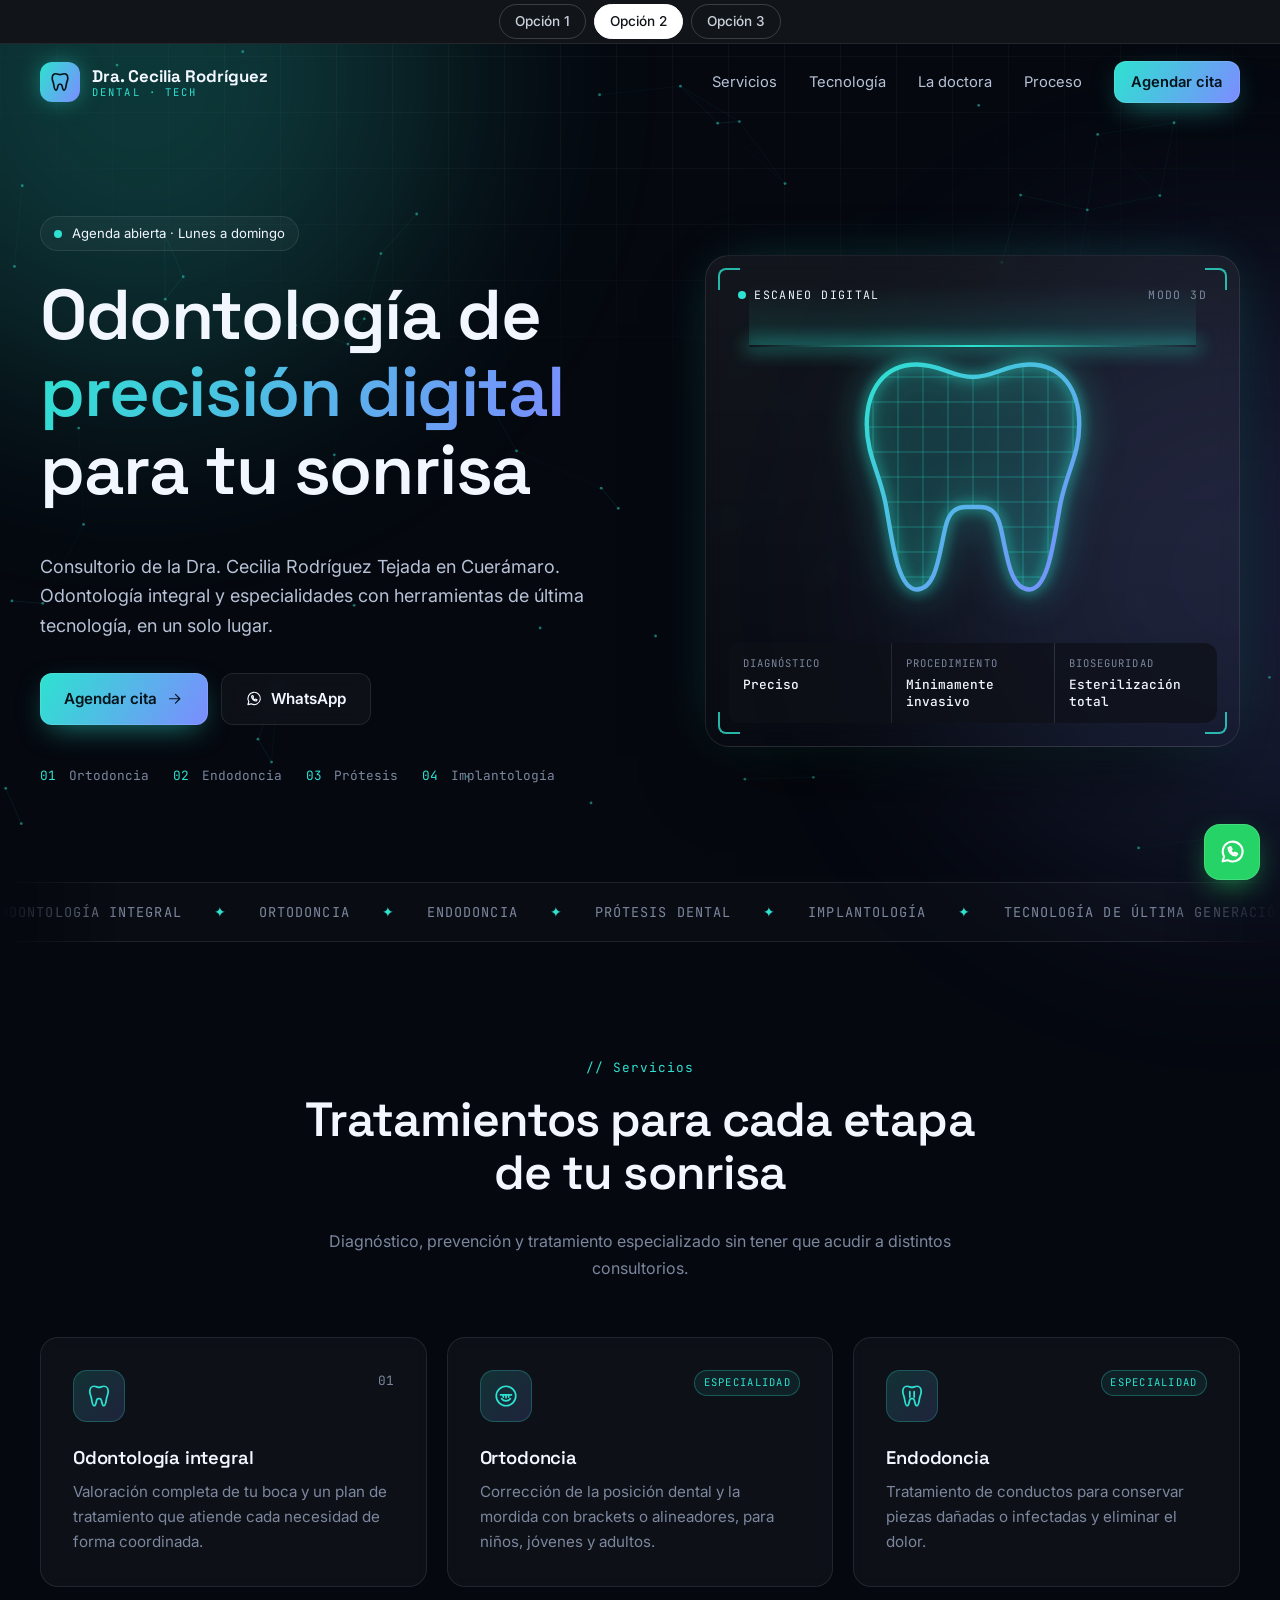
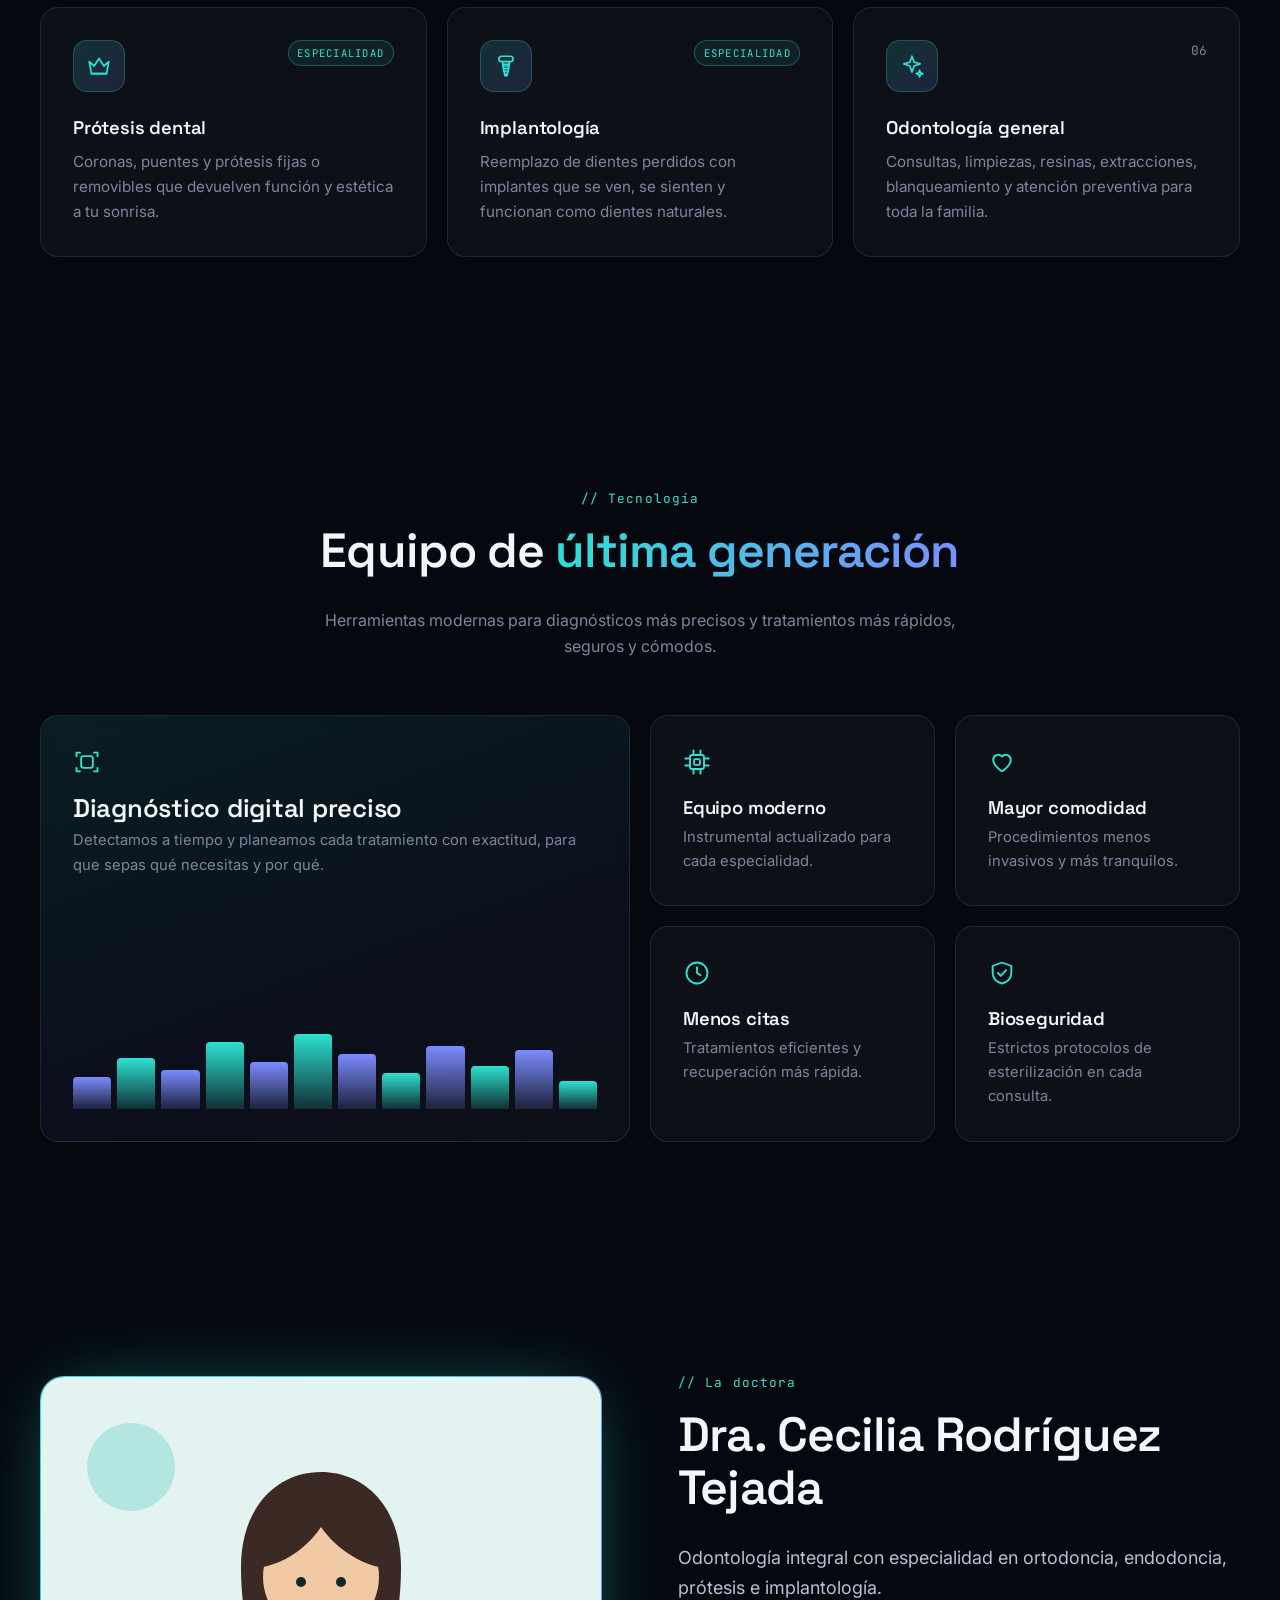
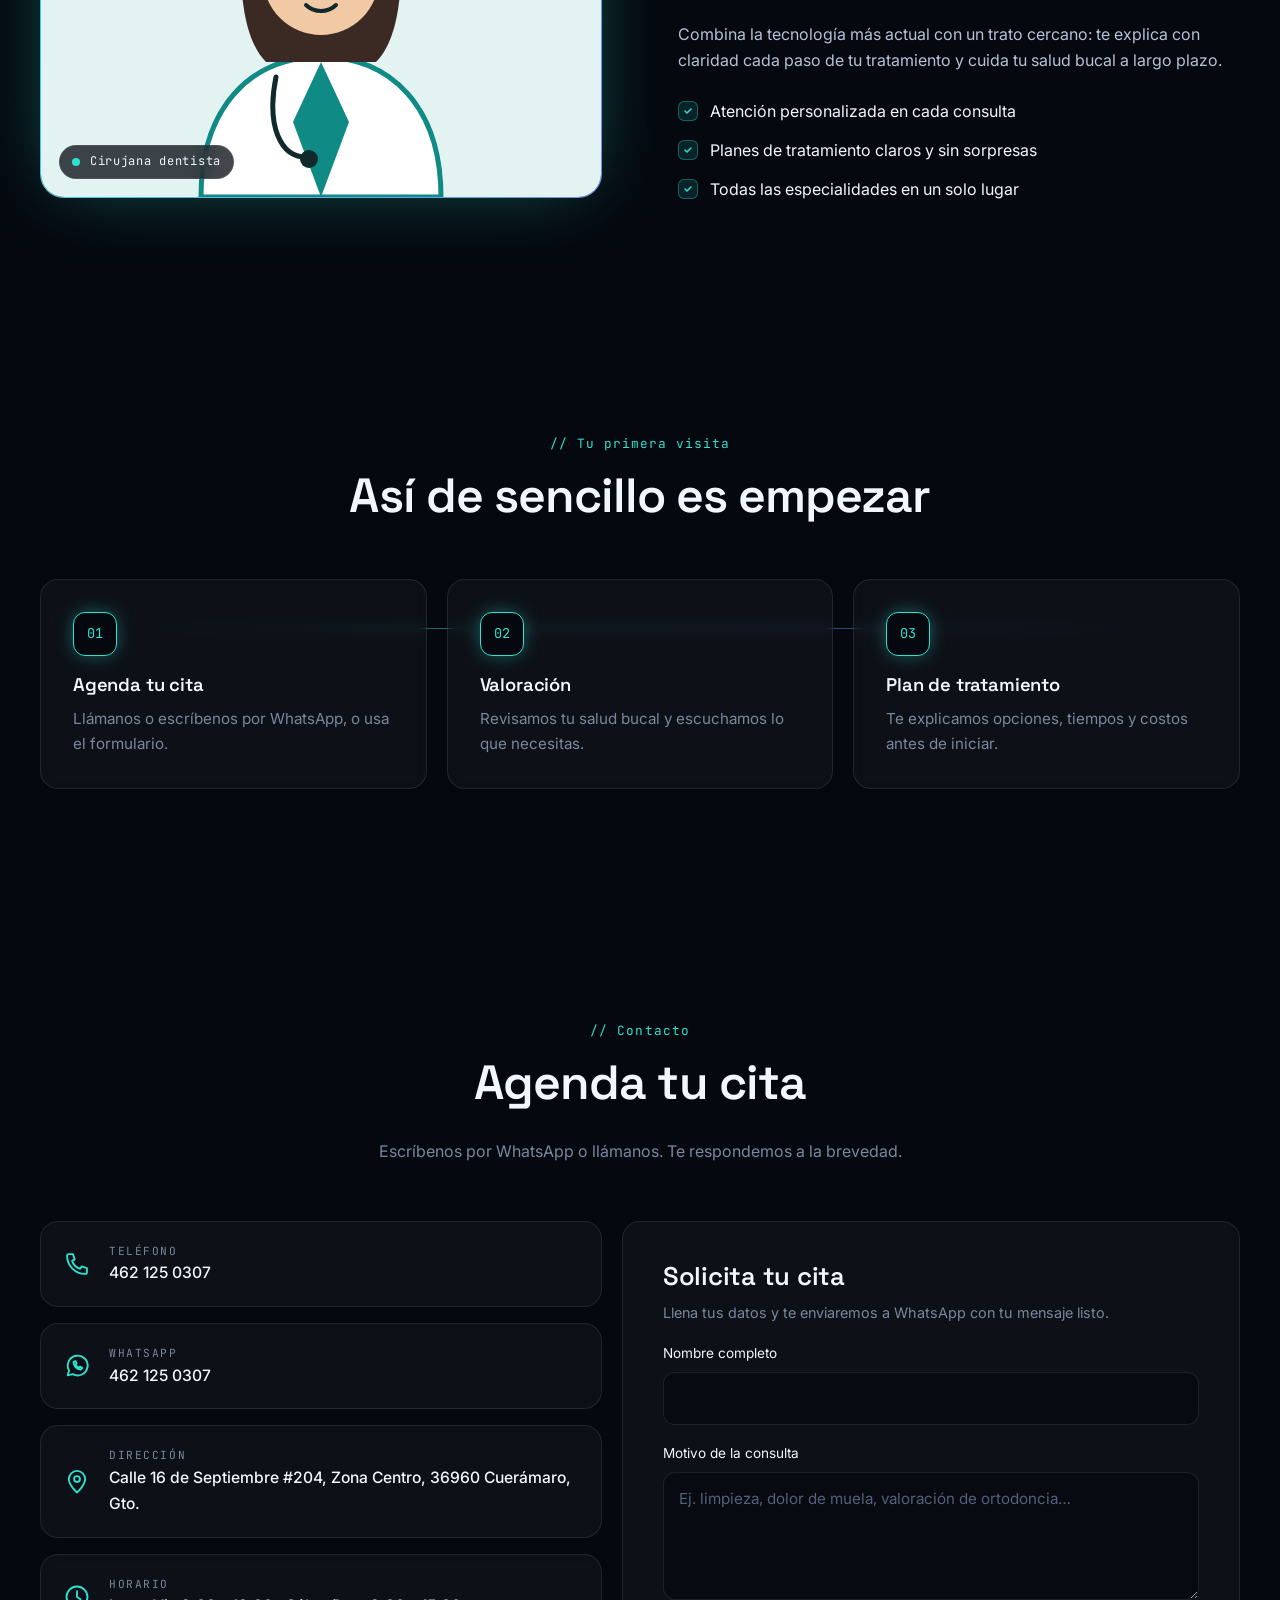
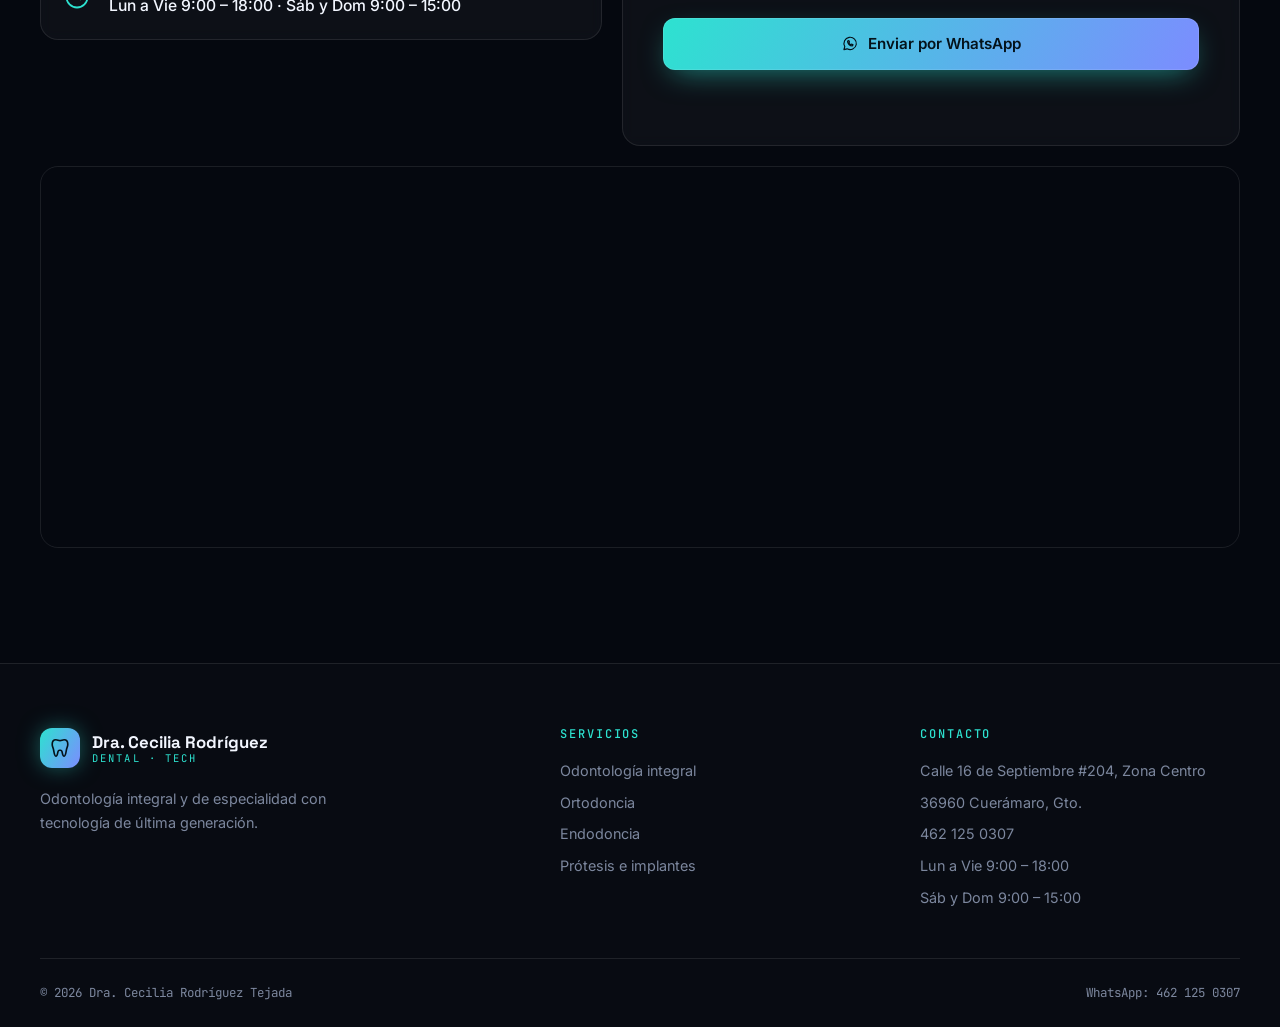
==== DraCeciliaRodriguez/index2.html @ 2bcf930e "Add files via upload" ====
<!DOCTYPE html>
<html lang="es">
<head>
  <meta charset="UTF-8">
  <meta name="viewport" content="width=device-width, initial-scale=1.0, viewport-fit=cover">
  <title>Dra. Cecilia Rodríguez Tejada | Odontología de Alta Tecnología en Cuerámaro</title>
  <meta name="description" content="Consultorio dental de la Dra. Cecilia Rodríguez Tejada en Cuerámaro, Gto.: odontología integral, ortodoncia, endodoncia, prótesis e implantología con tecnología de última generación.">
  <meta name="theme-color" content="#05080f">
  <link rel="preconnect" href="https://fonts.googleapis.com">
  <link rel="preconnect" href="https://fonts.gstatic.com" crossorigin>
  <link href="https://fonts.googleapis.com/css2?family=Space+Grotesk:wght@400;500;600;700&family=Inter:wght@400;500;600&family=JetBrains+Mono:wght@400;500&display=swap" rel="stylesheet">
  <link rel="stylesheet" href="css/styles2.css">
  <link rel="stylesheet" href="css/switcher.css">
  <link rel="icon" href="img/favicon.svg" type="image/svg+xml">
</head>
<body>

  <!-- Menú para cambiar de versión -->
  <nav class="switcher" aria-label="Versiones de la página">
    <a href="index.html">Opción 1</a>
    <a href="index2.html" aria-current="page">Opción 2</a>
    <a href="index3.html">Opción 3</a>
  </nav>

  <!-- Íconos reutilizables -->
  <svg width="0" height="0" style="position:absolute" aria-hidden="true">
    <defs>
      <symbol id="i-tooth" viewBox="0 0 24 24"><path d="M7.5 3C4.9 3 3.5 5 3.5 7.8c0 2.4 1 3.8 1.5 6.3.5 2.6.9 6.9 2.5 6.9s1.8-3 2.3-5c.3-1.3.9-1.6 1.7-1.6h1c.8 0 1.4.3 1.7 1.6.5 2 .7 5 2.3 5s2-4.3 2.5-6.9c.5-2.5 1.5-3.9 1.5-6.3C20.5 5 19.1 3 16.5 3c-1.9 0-2.8 1-4.5 1S9.4 3 7.5 3z"/></symbol>
      <symbol id="i-smile" viewBox="0 0 24 24"><circle cx="12" cy="12" r="9"/><path d="M8 14.5c1 1.3 2.4 2 4 2s3-.7 4-2"/><path d="M7 11h10"/><path d="M9.5 11v2M12 11v2.5M14.5 11v2"/></symbol>
      <symbol id="i-root" viewBox="0 0 24 24"><path d="M7.5 3C4.9 3 3.5 5 3.5 7.8c0 2.4 1 3.8 1.5 6.3.5 2.6.9 6.9 2.5 6.9s1.8-3 2.3-5c.3-1.3.9-1.6 1.7-1.6h1c.8 0 1.4.3 1.7 1.6.5 2 .7 5 2.3 5s2-4.3 2.5-6.9c.5-2.5 1.5-3.9 1.5-6.3C20.5 5 19.1 3 16.5 3c-1.9 0-2.8 1-4.5 1S9.4 3 7.5 3z"/><path d="M10 8v5M14 8v5"/></symbol>
      <symbol id="i-crown" viewBox="0 0 24 24"><path d="M3 8l4.5 4L12 5l4.5 7L21 8l-2 11H5z"/><path d="M5 19h14"/></symbol>
      <symbol id="i-implant" viewBox="0 0 24 24"><path d="M8 3h8c1.5 0 2.5 1 2.5 2.5S17.5 8 16 8H8C6.5 8 5.5 7 5.5 5.5S6.5 3 8 3z"/><path d="M9 8v2.5h6V8"/><path d="M9 12h6M9.5 14.5h5M10 17h4M11 19.5h2"/><path d="M9 10.5L11 21h2l2-10.5"/></symbol>
      <symbol id="i-sparkle" viewBox="0 0 24 24"><path d="M12 3l2 5.5L19.5 10 14 12l-2 5.5L10 12 4.5 10 10 8.5z"/><path d="M19 16l.8 2.2L22 19l-2.2.8L19 22l-.8-2.2L16 19l2.2-.8z"/></symbol>
      <symbol id="i-scan" viewBox="0 0 24 24"><path d="M3 7V4h3M18 4h3v3M21 17v3h-3M6 20H3v-3"/><rect x="7" y="7" width="10" height="10" rx="2"/></symbol>
      <symbol id="i-shield" viewBox="0 0 24 24"><path d="M12 3l8 3v6c0 4.5-3.4 8.2-8 9-4.6-.8-8-4.5-8-9V6z"/><path d="M8.5 12l2.5 2.5 4.5-5"/></symbol>
      <symbol id="i-clock" viewBox="0 0 24 24"><circle cx="12" cy="12" r="9"/><path d="M12 7v5l3 2"/></symbol>
      <symbol id="i-heart" viewBox="0 0 24 24"><path d="M12 20s-7.5-4.6-7.5-10A4.3 4.3 0 0 1 12 7.3 4.3 4.3 0 0 1 19.5 10c0 5.4-7.5 10-7.5 10z"/></symbol>
      <symbol id="i-cpu" viewBox="0 0 24 24"><rect x="6" y="6" width="12" height="12" rx="2"/><rect x="9.5" y="9.5" width="5" height="5" rx="1"/><path d="M9 2v4M15 2v4M9 18v4M15 18v4M2 9h4M2 15h4M18 9h4M18 15h4"/></symbol>
      <symbol id="i-pin" viewBox="0 0 24 24"><path d="M12 21s-7-6.2-7-11.5A7 7 0 0 1 19 9.5C19 14.8 12 21 12 21z"/><circle cx="12" cy="9.5" r="2.5"/></symbol>
      <symbol id="i-phone" viewBox="0 0 24 24"><path d="M5 3.5h3.5l1.5 4.5-2.2 1.3a11 11 0 0 0 6.9 6.9L16 14l4.5 1.5V19a1.5 1.5 0 0 1-1.5 1.5A15.5 15.5 0 0 1 3.5 5 1.5 1.5 0 0 1 5 3.5z"/></symbol>
      <symbol id="i-arrow" viewBox="0 0 24 24"><path d="M5 12h14M13 6l6 6-6 6"/></symbol>
      <symbol id="i-whatsapp" viewBox="0 0 24 24"><path d="M4 20l1.2-4.2A8.5 8.5 0 1 1 8.4 19z"/><path d="M9 8.5c0 3.5 3 6.5 6.5 6.5l1-1.5-2-1-1 1c-1.2-.5-2.3-1.6-2.8-2.8l1-1-1-2-1.5 1z"/></symbol>
      <clipPath id="toothClip" clipPathUnits="userSpaceOnUse">
        <path d="M7.5 3C4.9 3 3.5 5 3.5 7.8c0 2.4 1 3.8 1.5 6.3.5 2.6.9 6.9 2.5 6.9s1.8-3 2.3-5c.3-1.3.9-1.6 1.7-1.6h1c.8 0 1.4.3 1.7 1.6.5 2 .7 5 2.3 5s2-4.3 2.5-6.9c.5-2.5 1.5-3.9 1.5-6.3C20.5 5 19.1 3 16.5 3c-1.9 0-2.8 1-4.5 1S9.4 3 7.5 3z"/>
      </clipPath>
      <linearGradient id="gradStroke" x1="0" y1="0" x2="1" y2="1">
        <stop offset="0" stop-color="#2de2d0"/>
        <stop offset="1" stop-color="#7c8cff"/>
      </linearGradient>
    </defs>
  </svg>

  <div class="progress" id="progress"></div>
  <div class="bg-grid" aria-hidden="true"></div>
  <div class="bg-glow bg-glow--1" aria-hidden="true"></div>
  <div class="bg-glow bg-glow--2" aria-hidden="true"></div>

  <!-- Encabezado -->
  <header class="header" id="header">
    <div class="container header__inner">
      <a href="#inicio" class="logo">
        <span class="logo__mark"><svg class="icon"><use href="#i-tooth"/></svg></span>
        <span class="logo__text">
          <strong>Dra. Cecilia Rodríguez</strong>
          <small>DENTAL · TECH</small>
        </span>
      </a>
      <button class="nav-toggle" id="navToggle" aria-label="Abrir menú" aria-expanded="false">
        <span></span><span></span><span></span>
      </button>
      <nav class="nav" id="nav">
        <a href="#servicios">Servicios</a>
        <a href="#tecnologia">Tecnología</a>
        <a href="#doctora">La doctora</a>
        <a href="#visita">Proceso</a>
        <a href="#contacto" class="btn btn--small">Agendar cita</a>
      </nav>
    </div>
  </header>

  <main>
    <!-- Hero -->
    <section class="hero" id="inicio">
      <canvas class="hero__canvas" id="particles" aria-hidden="true"></canvas>
      <div class="container hero__inner">
        <div class="hero__text">
          <p class="chip"><span class="chip__dot"></span> Agenda abierta · Lunes a domingo</p>
          <h1>Odontología de <span class="gradient-text">precisión digital</span> para tu sonrisa</h1>
          <p class="lead">Consultorio de la Dra. Cecilia Rodríguez Tejada en Cuerámaro. Odontología integral y especialidades con herramientas de última tecnología, en un solo lugar.</p>
          <div class="hero__actions">
            <a href="#contacto" class="btn">Agendar cita <svg class="icon"><use href="#i-arrow"/></svg></a>
            <a href="https://wa.me/524621250307" class="btn btn--ghost" target="_blank" rel="noopener"><svg class="icon"><use href="#i-whatsapp"/></svg> WhatsApp</a>
          </div>
          <ul class="hero__specs mono">
            <li><span>01</span> Ortodoncia</li>
            <li><span>02</span> Endodoncia</li>
            <li><span>03</span> Prótesis</li>
            <li><span>04</span> Implantología</li>
          </ul>
        </div>

        <!-- Panel de escaneo -->
        <div class="scanner" id="scanner">
          <div class="scanner__corners" aria-hidden="true"><i></i><i></i><i></i><i></i></div>
          <div class="scanner__head mono">
            <span><span class="chip__dot"></span> ESCANEO DIGITAL</span>
            <span>MODO 3D</span>
          </div>
          <svg class="scanner__tooth" viewBox="0 0 24 24" aria-hidden="true">
            <g clip-path="url(#toothClip)" class="scanner__mesh">
              <path d="M0 4h24M0 6h24M0 8h24M0 10h24M0 12h24M0 14h24M0 16h24M0 18h24M0 20h24"/>
              <path d="M4 0v24M6 0v24M8 0v24M10 0v24M12 0v24M14 0v24M16 0v24M18 0v24M20 0v24"/>
            </g>
            <use href="#i-tooth" class="scanner__outline"/>
          </svg>
          <div class="scanner__line" aria-hidden="true"></div>
          <div class="scanner__foot mono">
            <div><small>Diagnóstico</small><strong>Preciso</strong></div>
            <div><small>Procedimiento</small><strong>Mínimamente invasivo</strong></div>
            <div><small>Bioseguridad</small><strong>Esterilización total</strong></div>
          </div>
        </div>
      </div>
    </section>

    <!-- Cinta de especialidades -->
    <div class="marquee" aria-hidden="true">
      <div class="marquee__track mono">
        <span>Odontología integral</span><span>✦</span><span>Ortodoncia</span><span>✦</span><span>Endodoncia</span><span>✦</span><span>Prótesis dental</span><span>✦</span><span>Implantología</span><span>✦</span><span>Tecnología de última generación</span><span>✦</span>
        <span>Odontología integral</span><span>✦</span><span>Ortodoncia</span><span>✦</span><span>Endodoncia</span><span>✦</span><span>Prótesis dental</span><span>✦</span><span>Implantología</span><span>✦</span><span>Tecnología de última generación</span><span>✦</span>
      </div>
    </div>

    <!-- Servicios -->
    <section class="section" id="servicios">
      <div class="container">
        <div class="section__header">
          <p class="eyebrow mono">// Servicios</p>
          <h2>Tratamientos para cada etapa de tu sonrisa</h2>
          <p>Diagnóstico, prevención y tratamiento especializado sin tener que acudir a distintos consultorios.</p>
        </div>
        <div class="grid grid--3">
          <article class="card glow">
            <div class="card__top"><div class="card__icon"><svg class="icon"><use href="#i-tooth"/></svg></div><span class="card__num mono">01</span></div>
            <h3>Odontología integral</h3>
            <p>Valoración completa de tu boca y un plan de tratamiento que atiende cada necesidad de forma coordinada.</p>
          </article>
          <article class="card glow">
            <div class="card__top"><div class="card__icon"><svg class="icon"><use href="#i-smile"/></svg></div><span class="tag mono">Especialidad</span></div>
            <h3>Ortodoncia</h3>
            <p>Corrección de la posición dental y la mordida con brackets o alineadores, para niños, jóvenes y adultos.</p>
          </article>
          <article class="card glow">
            <div class="card__top"><div class="card__icon"><svg class="icon"><use href="#i-root"/></svg></div><span class="tag mono">Especialidad</span></div>
            <h3>Endodoncia</h3>
            <p>Tratamiento de conductos para conservar piezas dañadas o infectadas y eliminar el dolor.</p>
          </article>
          <article class="card glow">
            <div class="card__top"><div class="card__icon"><svg class="icon"><use href="#i-crown"/></svg></div><span class="tag mono">Especialidad</span></div>
            <h3>Prótesis dental</h3>
            <p>Coronas, puentes y prótesis fijas o removibles que devuelven función y estética a tu sonrisa.</p>
          </article>
          <article class="card glow">
            <div class="card__top"><div class="card__icon"><svg class="icon"><use href="#i-implant"/></svg></div><span class="tag mono">Especialidad</span></div>
            <h3>Implantología</h3>
            <p>Reemplazo de dientes perdidos con implantes que se ven, se sienten y funcionan como dientes naturales.</p>
          </article>
          <article class="card glow">
            <div class="card__top"><div class="card__icon"><svg class="icon"><use href="#i-sparkle"/></svg></div><span class="card__num mono">06</span></div>
            <h3>Odontología general</h3>
            <p>Consultas, limpiezas, resinas, extracciones, blanqueamiento y atención preventiva para toda la familia.</p>
          </article>
        </div>
      </div>
    </section>

    <!-- Tecnología (bento) -->
    <section class="section" id="tecnologia">
      <div class="container">
        <div class="section__header">
          <p class="eyebrow mono">// Tecnología</p>
          <h2>Equipo de <span class="gradient-text">última generación</span></h2>
          <p>Herramientas modernas para diagnósticos más precisos y tratamientos más rápidos, seguros y cómodos.</p>
        </div>
        <div class="bento">
          <div class="bento__item bento__item--wide glow">
            <svg class="icon icon--lg"><use href="#i-scan"/></svg>
            <h3>Diagnóstico digital preciso</h3>
            <p>Detectamos a tiempo y planeamos cada tratamiento con exactitud, para que sepas qué necesitas y por qué.</p>
            <div class="bars" aria-hidden="true"><i></i><i></i><i></i><i></i><i></i><i></i><i></i><i></i><i></i><i></i><i></i><i></i></div>
          </div>
          <div class="bento__item glow">
            <svg class="icon icon--lg"><use href="#i-cpu"/></svg>
            <h3>Equipo moderno</h3>
            <p>Instrumental actualizado para cada especialidad.</p>
          </div>
          <div class="bento__item glow">
            <svg class="icon icon--lg"><use href="#i-heart"/></svg>
            <h3>Mayor comodidad</h3>
            <p>Procedimientos menos invasivos y más tranquilos.</p>
          </div>
          <div class="bento__item glow">
            <svg class="icon icon--lg"><use href="#i-clock"/></svg>
            <h3>Menos citas</h3>
            <p>Tratamientos eficientes y recuperación más rápida.</p>
          </div>
          <div class="bento__item glow">
            <svg class="icon icon--lg"><use href="#i-shield"/></svg>
            <h3>Bioseguridad</h3>
            <p>Estrictos protocolos de esterilización en cada consulta.</p>
          </div>
        </div>
      </div>
    </section>

    <!-- La doctora -->
    <section class="section" id="doctora">
      <div class="container split">
        <div class="portrait">
          <!-- Reemplaza por una foto de la doctora, p. ej. img/doctora.jpg -->
          <img src="img/doctora.svg" alt="Dra. Cecilia Rodríguez Tejada" width="560" height="420">
          <div class="portrait__label mono"><span class="chip__dot"></span> Cirujana dentista</div>
        </div>
        <div class="split__text">
          <p class="eyebrow mono">// La doctora</p>
          <h2>Dra. Cecilia Rodríguez Tejada</h2>
          <p class="lead">Odontología integral con especialidad en ortodoncia, endodoncia, prótesis e implantología.</p>
          <p>Combina la tecnología más actual con un trato cercano: te explica con claridad cada paso de tu tratamiento y cuida tu salud bucal a largo plazo.</p>
          <ul class="checklist">
            <li>Atención personalizada en cada consulta</li>
            <li>Planes de tratamiento claros y sin sorpresas</li>
            <li>Todas las especialidades en un solo lugar</li>
          </ul>
        </div>
      </div>
    </section>

    <!-- Proceso -->
    <section class="section" id="visita">
      <div class="container">
        <div class="section__header">
          <p class="eyebrow mono">// Tu primera visita</p>
          <h2>Así de sencillo es empezar</h2>
        </div>
        <ol class="steps">
          <li class="step glow"><span class="step__num mono">01</span><h3>Agenda tu cita</h3><p>Llámanos o escríbenos por WhatsApp, o usa el formulario.</p></li>
          <li class="step glow"><span class="step__num mono">02</span><h3>Valoración</h3><p>Revisamos tu salud bucal y escuchamos lo que necesitas.</p></li>
          <li class="step glow"><span class="step__num mono">03</span><h3>Plan de tratamiento</h3><p>Te explicamos opciones, tiempos y costos antes de iniciar.</p></li>
        </ol>
      </div>
    </section>

    <!-- Contacto -->
    <section class="section" id="contacto">
      <div class="container">
        <div class="section__header">
          <p class="eyebrow mono">// Contacto</p>
          <h2>Agenda tu cita</h2>
          <p>Escríbenos por WhatsApp o llámanos. Te respondemos a la brevedad.</p>
        </div>
        <div class="contact">
          <div class="contact__info">
            <a class="contact-card glow" href="tel:+524621250307">
              <svg class="icon icon--lg"><use href="#i-phone"/></svg>
              <div><span class="mono">Teléfono</span><strong>462 125 0307</strong></div>
            </a>
            <a class="contact-card glow" href="https://wa.me/524621250307" target="_blank" rel="noopener">
              <svg class="icon icon--lg"><use href="#i-whatsapp"/></svg>
              <div><span class="mono">WhatsApp</span><strong>462 125 0307</strong></div>
            </a>
            <a class="contact-card glow" href="https://maps.google.com/?cid=9035574526727270491" target="_blank" rel="noopener">
              <svg class="icon icon--lg"><use href="#i-pin"/></svg>
              <div><span class="mono">Dirección</span><strong>Calle 16 de Septiembre #204, Zona Centro, 36960 Cuerámaro, Gto.</strong></div>
            </a>
            <div class="contact-card glow">
              <svg class="icon icon--lg"><use href="#i-clock"/></svg>
              <div><span class="mono">Horario</span><strong>Lun a Vie 9:00 – 18:00 · Sáb y Dom 9:00 – 15:00</strong></div>
            </div>
          </div>
          <!-- El formulario abre WhatsApp con el mensaje ya redactado (no requiere servidor) -->
          <form class="form glow" id="contactForm" novalidate>
            <h3>Solicita tu cita</h3>
            <p class="form__note">Llena tus datos y te enviaremos a WhatsApp con tu mensaje listo.</p>
            <label>Nombre completo
              <input type="text" name="nombre" required>
            </label>
            <label>Motivo de la consulta
              <textarea name="mensaje" rows="4" required placeholder="Ej. limpieza, dolor de muela, valoración de ortodoncia…"></textarea>
            </label>
            <button type="submit" class="btn"><svg class="icon"><use href="#i-whatsapp"/></svg> Enviar por WhatsApp</button>
            <p class="form__status" id="formStatus" role="status"></p>
          </form>
        </div>
        <div class="map">
          <iframe title="Ubicación del consultorio" loading="lazy" referrerpolicy="no-referrer-when-downgrade"
            src="https://maps.google.com/maps?q=20.6257569,-101.6734049&z=17&output=embed"></iframe>
        </div>
      </div>
    </section>
  </main>

  <!-- Pie de página -->
  <footer class="footer">
    <div class="container footer__grid">
      <div>
        <a href="#inicio" class="logo">
          <span class="logo__mark"><svg class="icon"><use href="#i-tooth"/></svg></span>
          <span class="logo__text"><strong>Dra. Cecilia Rodríguez</strong><small>DENTAL · TECH</small></span>
        </a>
        <p>Odontología integral y de especialidad con tecnología de última generación.</p>
      </div>
      <div>
        <h4 class="mono">Servicios</h4>
        <ul>
          <li>Odontología integral</li>
          <li>Ortodoncia</li>
          <li>Endodoncia</li>
          <li>Prótesis e implantes</li>
        </ul>
      </div>
      <div>
        <h4 class="mono">Contacto</h4>
        <ul>
          <li>Calle 16 de Septiembre #204, Zona Centro</li>
          <li>36960 Cuerámaro, Gto.</li>
          <li><a href="tel:+524621250307">462 125 0307</a></li>
          <li>Lun a Vie 9:00 – 18:00</li>
          <li>Sáb y Dom 9:00 – 15:00</li>
        </ul>
      </div>
    </div>
    <div class="container footer__bottom mono">
      <p>&copy; <span id="year"></span> Dra. Cecilia Rodríguez Tejada</p>
      <a href="https://wa.me/524621250307" target="_blank" rel="noopener">WhatsApp: 462 125 0307</a>
    </div>
  </footer>

  <!-- Botón flotante de WhatsApp -->
  <a class="wa-float" href="https://wa.me/524621250307" target="_blank" rel="noopener" aria-label="Escríbenos por WhatsApp">
    <svg class="icon"><use href="#i-whatsapp"/></svg>
  </a>

  <script src="js/main2.js"></script>
</body>
</html>
---- DraCeciliaRodriguez/css/styles2.css ----
/* ==========================
   Variables — versión tecnológica
   ========================== */
:root {
  --c-bg: #05080f;
  --c-bg-2: #0a0f1c;
  --c-surface: rgba(255, 255, 255, .035);
  --c-surface-2: rgba(255, 255, 255, .06);
  --c-border: rgba(255, 255, 255, .09);
  --c-text: #b8c2d6;
  --c-muted: #7c879e;
  --c-white: #f2f6ff;
  --c-cyan: #2de2d0;
  --c-violet: #7c8cff;
  --grad: linear-gradient(120deg, var(--c-cyan), var(--c-violet));
  --radius: 18px;
  --font: "Inter", system-ui, -apple-system, "Segoe UI", Roboto, sans-serif;
  --font-display: "Space Grotesk", "Inter", sans-serif;
  --font-mono: "JetBrains Mono", ui-monospace, Consolas, monospace;
}

/* ==========================
   Base
   ========================== */
*,
*::before,
*::after { box-sizing: border-box; }

html { scroll-behavior: smooth; scroll-padding-top: 80px; }

body {
  margin: 0;
  font-family: var(--font);
  color: var(--c-text);
  background: var(--c-bg);
  line-height: 1.65;
  -webkit-font-smoothing: antialiased;
  overflow-x: hidden;
}

img { max-width: 100%; height: auto; display: block; }
a { color: inherit; }
h1, h2, h3, h4 { color: var(--c-white); font-family: var(--font-display); line-height: 1.1; margin: 0 0 .6em; letter-spacing: -.02em; }
h1 { font-size: clamp(2.5rem, 6vw, 4.4rem); font-weight: 600; }
h2 { font-size: clamp(2rem, 4.2vw, 3rem); font-weight: 600; }
h3 { font-size: 1.15rem; font-weight: 600; letter-spacing: -.01em; }
p { margin: 0 0 1em; }
::selection { background: var(--c-cyan); color: var(--c-bg); }

.container { width: min(1200px, 100% - 32px); margin-inline: auto; position: relative; }
.mono { font-family: var(--font-mono); }

.gradient-text { background: var(--grad); -webkit-background-clip: text; background-clip: text; color: transparent; }

.icon {
  width: 1.15em; height: 1.15em;
  fill: none; stroke: currentColor; stroke-width: 1.6;
  stroke-linecap: round; stroke-linejoin: round;
  flex-shrink: 0; vertical-align: -.2em;
}
.icon--lg { width: 28px; height: 28px; }

.eyebrow { color: var(--c-cyan); font-size: .8rem; letter-spacing: .08em; margin-bottom: 1rem; }
.lead { font-size: 1.125rem; color: var(--c-text); }

/* Fondo: cuadrícula y halos */
.bg-grid {
  position: fixed; inset: 0; z-index: -2; pointer-events: none;
  background-image:
    linear-gradient(rgba(255,255,255,.035) 1px, transparent 1px),
    linear-gradient(90deg, rgba(255,255,255,.035) 1px, transparent 1px);
  background-size: 56px 56px;
  mask-image: radial-gradient(ellipse 80% 60% at 50% 0%, #000 30%, transparent 80%);
  -webkit-mask-image: radial-gradient(ellipse 80% 60% at 50% 0%, #000 30%, transparent 80%);
}
.bg-glow { position: fixed; z-index: -1; pointer-events: none; width: 600px; height: 600px; border-radius: 50%; filter: blur(120px); opacity: .22; }
.bg-glow--1 { background: var(--c-cyan); top: -220px; left: -160px; }
.bg-glow--2 { background: var(--c-violet); top: 30%; right: -260px; opacity: .16; }

/* Barra de progreso de lectura */
.progress { position: fixed; top: 0; left: 0; height: 2px; width: 0; background: var(--grad); z-index: 300; box-shadow: 0 0 12px var(--c-cyan); }

/* ==========================
   Botones y chips
   ========================== */
.btn {
  position: relative;
  display: inline-flex; align-items: center; justify-content: center; gap: .55rem;
  padding: .9em 1.6em;
  border-radius: 12px;
  border: 0;
  background: var(--grad);
  color: #04121a;
  font: inherit; font-weight: 600; font-size: .95rem;
  text-decoration: none;
  cursor: pointer;
  box-shadow: 0 0 0 1px rgba(255,255,255,.1) inset, 0 10px 30px -10px rgba(45, 226, 208, .6);
  transition: transform .2s, box-shadow .2s;
}
.btn:hover { transform: translateY(-2px); box-shadow: 0 0 0 1px rgba(255,255,255,.2) inset, 0 14px 40px -10px rgba(45, 226, 208, .85); }
.btn--ghost { background: var(--c-surface); color: var(--c-white); box-shadow: 0 0 0 1px var(--c-border) inset; backdrop-filter: blur(8px); }
.btn--ghost:hover { box-shadow: 0 0 0 1px var(--c-cyan) inset, 0 0 24px -6px rgba(45, 226, 208, .5); }
.btn--small { padding: .6em 1.2em; font-size: .88rem; }

.chip {
  display: inline-flex; align-items: center; gap: .6rem;
  padding: .45em 1em;
  border: 1px solid var(--c-border);
  border-radius: 999px;
  background: var(--c-surface);
  font-size: .82rem; color: var(--c-white);
  margin-bottom: 1.6rem;
}
.chip__dot {
  display: inline-block; width: 8px; height: 8px; border-radius: 50%;
  background: var(--c-cyan);
  box-shadow: 0 0 0 0 rgba(45, 226, 208, .7);
  animation: pulse 2s infinite;
}
@keyframes pulse {
  0% { box-shadow: 0 0 0 0 rgba(45, 226, 208, .7); }
  70% { box-shadow: 0 0 0 8px rgba(45, 226, 208, 0); }
  100% { box-shadow: 0 0 0 0 rgba(45, 226, 208, 0); }
}

/* ==========================
   Encabezado
   ========================== */
.header {
  position: fixed; top: 0; left: 0; right: 0; z-index: 100;
  border-bottom: 1px solid transparent;
  transition: background .3s, border-color .3s;
}
.header.is-scrolled { background: rgba(5, 8, 15, .72); backdrop-filter: blur(14px); -webkit-backdrop-filter: blur(14px); border-color: var(--c-border); }
.header__inner { display: flex; align-items: center; justify-content: space-between; height: 76px; }

.logo { display: flex; align-items: center; gap: .75rem; text-decoration: none; }
.logo__mark {
  width: 40px; height: 40px; display: grid; place-items: center;
  border-radius: 12px;
  background: var(--grad);
  color: #04121a;
  box-shadow: 0 0 24px -4px rgba(45, 226, 208, .6);
}
.logo__mark .icon { width: 22px; height: 22px; stroke-width: 1.8; }
.logo__text { display: flex; flex-direction: column; line-height: 1.2; }
.logo__text strong { font-family: var(--font-display); font-size: 1.05rem; color: var(--c-white); }
.logo__text small { font-family: var(--font-mono); font-size: .66rem; letter-spacing: .2em; color: var(--c-cyan); }

.nav { display: flex; align-items: center; gap: 2rem; }
.nav a { text-decoration: none; font-size: .92rem; color: var(--c-text); transition: color .2s; }
.nav a:not(.btn):hover { color: var(--c-white); }
.nav .btn { color: #04121a; }

.nav-toggle { display: none; background: none; border: 0; padding: 8px; cursor: pointer; }
.nav-toggle span { display: block; width: 24px; height: 2px; margin: 5px 0; background: var(--c-white); transition: transform .2s, opacity .2s; }

@media (max-width: 900px) {
  .nav-toggle { display: block; }
  .header { background: rgba(5, 8, 15, .85); backdrop-filter: blur(14px); -webkit-backdrop-filter: blur(14px); }
  .nav {
    position: absolute; top: 76px; left: 0; right: 0;
    flex-direction: column; align-items: stretch; gap: 0;
    padding: .5rem 16px 1.5rem;
    background: rgba(5, 8, 15, .96);
    border-bottom: 1px solid var(--c-border);
    display: none;
  }
  .nav.is-open { display: flex; }
  .nav a { padding: .9rem 0; border-bottom: 1px solid var(--c-border); }
  .nav .btn { margin-top: 1rem; border-bottom: 0; }
  .nav-toggle[aria-expanded="true"] span:nth-child(1) { transform: translateY(7px) rotate(45deg); }
  .nav-toggle[aria-expanded="true"] span:nth-child(2) { opacity: 0; }
  .nav-toggle[aria-expanded="true"] span:nth-child(3) { transform: translateY(-7px) rotate(-45deg); }
}

/* ==========================
   Hero
   ========================== */
.hero { position: relative; padding: calc(76px + clamp(3rem, 8vw, 6rem)) 0 clamp(4rem, 8vw, 6rem); overflow: hidden; }
.hero__canvas { position: absolute; inset: 0; width: 100%; height: 100%; opacity: .7; }
.hero__inner { display: grid; grid-template-columns: 1.1fr 1fr; gap: clamp(2rem, 6vw, 5rem); align-items: center; }
.hero__actions { display: flex; flex-wrap: wrap; gap: .8rem; margin-top: 2rem; }
.hero__specs {
  list-style: none; padding: 0; margin: 2.5rem 0 0;
  display: flex; flex-wrap: wrap; gap: .5rem 1.5rem;
  font-size: .8rem; color: var(--c-muted);
}
.hero__specs span { color: var(--c-cyan); margin-right: .3rem; }

/* Panel de escaneo */
.scanner {
  position: relative;
  padding: 1.4rem;
  border-radius: 24px;
  background: linear-gradient(180deg, rgba(255,255,255,.06), rgba(255,255,255,.015));
  border: 1px solid var(--c-border);
  backdrop-filter: blur(10px);
  -webkit-backdrop-filter: blur(10px);
  box-shadow: 0 40px 80px -30px rgba(0,0,0,.8), 0 0 60px -20px rgba(45, 226, 208, .35);
  overflow: hidden;
  transform-style: preserve-3d;
  transition: transform .2s ease-out;
}
.scanner__corners i { position: absolute; width: 22px; height: 22px; border-color: var(--c-cyan); border-style: solid; border-width: 0; opacity: .8; }
.scanner__corners i:nth-child(1) { top: 12px; left: 12px; border-top-width: 2px; border-left-width: 2px; border-top-left-radius: 8px; }
.scanner__corners i:nth-child(2) { top: 12px; right: 12px; border-top-width: 2px; border-right-width: 2px; border-top-right-radius: 8px; }
.scanner__corners i:nth-child(3) { bottom: 12px; left: 12px; border-bottom-width: 2px; border-left-width: 2px; border-bottom-left-radius: 8px; }
.scanner__corners i:nth-child(4) { bottom: 12px; right: 12px; border-bottom-width: 2px; border-right-width: 2px; border-bottom-right-radius: 8px; }
.scanner__head { display: flex; justify-content: space-between; font-size: .72rem; letter-spacing: .12em; color: var(--c-muted); padding: .4rem .6rem; }
.scanner__head > span:first-child { display: inline-flex; align-items: center; gap: .5rem; color: var(--c-white); }

.scanner__tooth { display: block; width: min(300px, 70%); margin: 1rem auto; overflow: visible; animation: float 6s ease-in-out infinite; }
.scanner__mesh path { fill: none; stroke: var(--c-cyan); stroke-width: .06; opacity: .45; }
.scanner__outline { fill: rgba(45, 226, 208, .06); stroke: url(#gradStroke); stroke-width: .35; stroke-linejoin: round; filter: drop-shadow(0 0 .5px var(--c-cyan)) drop-shadow(0 0 1.5px rgba(45, 226, 208, .6)); }
@keyframes float { 0%, 100% { transform: translateY(0); } 50% { transform: translateY(-8px); } }

.scanner__line {
  position: absolute; left: 8%; right: 8%; top: 18%; height: 2px;
  background: linear-gradient(90deg, transparent, var(--c-cyan), transparent);
  box-shadow: 0 0 18px 4px rgba(45, 226, 208, .45);
  animation: scan 3.6s ease-in-out infinite;
}
.scanner__line::after {
  content: ""; position: absolute; left: 0; right: 0; bottom: 2px; height: 60px;
  background: linear-gradient(0deg, rgba(45, 226, 208, .14), transparent);
}
@keyframes scan { 0%, 100% { top: 18%; } 50% { top: 72%; } }

.scanner__foot {
  display: grid; grid-template-columns: repeat(3, 1fr); gap: 1px;
  background: var(--c-border);
  border-radius: 12px; overflow: hidden;
}
.scanner__foot > div { background: rgba(5, 8, 15, .7); padding: .8rem .9rem; }
.scanner__foot small { display: block; font-size: .66rem; letter-spacing: .1em; text-transform: uppercase; color: var(--c-muted); }
.scanner__foot strong { display: block; font-size: .8rem; font-weight: 500; color: var(--c-white); line-height: 1.35; margin-top: .2rem; }

@media (max-width: 900px) {
  .hero__inner { grid-template-columns: 1fr; }
  .scanner { max-width: 520px; }
}
@media (max-width: 480px) { .scanner__foot { grid-template-columns: 1fr; } }

/* Cinta en movimiento */
.marquee {
  border-block: 1px solid var(--c-border);
  background: rgba(255,255,255,.02);
  overflow: hidden;
  padding: 1.1rem 0;
  mask-image: linear-gradient(90deg, transparent, #000 10%, #000 90%, transparent);
  -webkit-mask-image: linear-gradient(90deg, transparent, #000 10%, #000 90%, transparent);
}
.marquee__track { display: flex; gap: 2rem; width: max-content; animation: marquee 40s linear infinite; font-size: .85rem; letter-spacing: .08em; text-transform: uppercase; color: var(--c-muted); white-space: nowrap; }
.marquee__track span:nth-child(even) { color: var(--c-cyan); }
@keyframes marquee { to { transform: translateX(-50%); } }

/* ==========================
   Secciones
   ========================== */
.section { padding: clamp(4.5rem, 9vw, 7.5rem) 0; }
.section__header { text-align: center; max-width: 680px; margin: 0 auto 3.5rem; }
.section__header p:last-child { color: var(--c-muted); }

/* Efecto de brillo que sigue al cursor */
.glow { position: relative; isolation: isolate; }
.glow::before {
  content: ""; position: absolute; inset: 0; z-index: -1; border-radius: inherit;
  background: radial-gradient(400px circle at var(--mx, 50%) var(--my, 50%), rgba(45, 226, 208, .12), transparent 45%);
  opacity: 0; transition: opacity .3s;
}
.glow::after {
  content: ""; position: absolute; inset: 0; z-index: -1; border-radius: inherit; padding: 1px;
  background: radial-gradient(300px circle at var(--mx, 50%) var(--my, 50%), rgba(45, 226, 208, .8), transparent 50%);
  -webkit-mask: linear-gradient(#000 0 0) content-box, linear-gradient(#000 0 0);
  -webkit-mask-composite: xor; mask-composite: exclude;
  opacity: 0; transition: opacity .3s;
}
.glow:hover::before, .glow:hover::after { opacity: 1; }

.grid { display: grid; gap: 1.25rem; }
.grid--3 { grid-template-columns: repeat(auto-fit, minmax(300px, 1fr)); }

.card, .bento__item, .step, .contact-card, .form {
  background: var(--c-surface);
  border: 1px solid var(--c-border);
  border-radius: var(--radius);
  backdrop-filter: blur(6px);
  -webkit-backdrop-filter: blur(6px);
}
.card { padding: 2rem; transition: transform .25s; }
.card:hover { transform: translateY(-4px); }
.card__top { display: flex; justify-content: space-between; align-items: flex-start; margin-bottom: 1.6rem; }
.card__icon {
  width: 52px; height: 52px; display: grid; place-items: center;
  border-radius: 14px;
  background: linear-gradient(135deg, rgba(45, 226, 208, .16), rgba(124, 140, 255, .16));
  border: 1px solid rgba(45, 226, 208, .25);
  color: var(--c-cyan);
}
.card__icon .icon { width: 26px; height: 26px; }
.card__num { font-size: .8rem; color: var(--c-muted); }
.card p { color: var(--c-muted); margin: 0; font-size: .95rem; }
.tag {
  font-size: .66rem; letter-spacing: .12em; text-transform: uppercase;
  color: var(--c-cyan);
  background: rgba(45, 226, 208, .08);
  border: 1px solid rgba(45, 226, 208, .3);
  border-radius: 999px;
  padding: .3em .8em;
}

/* Bento de tecnología */
.bento { display: grid; grid-template-columns: repeat(4, 1fr); gap: 1.25rem; }
.bento__item { padding: 2rem; color: var(--c-cyan); overflow: hidden; }
.bento__item h3 { margin: 1.1rem 0 .4rem; }
.bento__item p { color: var(--c-muted); margin: 0; font-size: .92rem; }
.bento__item--wide { grid-column: span 2; grid-row: span 2; display: flex; flex-direction: column; background: linear-gradient(160deg, rgba(45, 226, 208, .1), rgba(124, 140, 255, .06) 60%, var(--c-surface)); }
.bento__item--wide h3 { font-size: 1.6rem; }
.bars { display: flex; align-items: flex-end; gap: 6px; height: 110px; margin-top: auto; padding-top: 2rem; }
.bars i { flex: 1; border-radius: 4px 4px 0 0; background: linear-gradient(0deg, rgba(45, 226, 208, .15), var(--c-cyan)); animation: bar 2.4s ease-in-out infinite; transform-origin: bottom; }
.bars i:nth-child(odd) { background: linear-gradient(0deg, rgba(124, 140, 255, .15), var(--c-violet)); }
.bars i:nth-child(1) { height: 40%; animation-delay: -.2s; }
.bars i:nth-child(2) { height: 65%; animation-delay: -.4s; }
.bars i:nth-child(3) { height: 50%; animation-delay: -.6s; }
.bars i:nth-child(4) { height: 85%; animation-delay: -.8s; }
.bars i:nth-child(5) { height: 60%; animation-delay: -1s; }
.bars i:nth-child(6) { height: 95%; animation-delay: -1.2s; }
.bars i:nth-child(7) { height: 70%; animation-delay: -1.4s; }
.bars i:nth-child(8) { height: 45%; animation-delay: -1.6s; }
.bars i:nth-child(9) { height: 80%; animation-delay: -1.8s; }
.bars i:nth-child(10) { height: 55%; animation-delay: -2s; }
.bars i:nth-child(11) { height: 75%; animation-delay: -2.2s; }
.bars i:nth-child(12) { height: 35%; animation-delay: -2.4s; }
@keyframes bar { 0%, 100% { transform: scaleY(1); } 50% { transform: scaleY(.55); } }
@media (max-width: 900px) {
  .bento { grid-template-columns: 1fr 1fr; }
  .bento__item--wide { grid-column: span 2; grid-row: auto; }
}
@media (max-width: 520px) {
  .bento { grid-template-columns: 1fr; }
  .bento__item--wide { grid-column: auto; }
}

/* Doctora */
.split { display: grid; grid-template-columns: 1fr 1fr; gap: clamp(2rem, 6vw, 5rem); align-items: center; }
@media (max-width: 900px) { .split { grid-template-columns: 1fr; } }
.portrait {
  position: relative;
  border-radius: 24px;
  padding: 1px;
  background: var(--grad);
  box-shadow: 0 0 80px -20px rgba(45, 226, 208, .45);
}
.portrait img { width: 100%; border-radius: 23px; background: var(--c-bg-2); }
.portrait__label {
  position: absolute; left: 1.2rem; bottom: 1.2rem;
  display: inline-flex; align-items: center; gap: .6rem;
  padding: .5em 1em;
  border-radius: 999px;
  background: rgba(5, 8, 15, .75);
  backdrop-filter: blur(8px);
  border: 1px solid var(--c-border);
  font-size: .75rem; color: var(--c-white); letter-spacing: .06em;
}

.checklist { list-style: none; padding: 0; margin: 1.5rem 0 0; display: grid; gap: .8rem; }
.checklist li { display: flex; gap: .75rem; align-items: flex-start; color: var(--c-white); }
.checklist li::before {
  content: ""; flex-shrink: 0; width: 20px; height: 20px; margin-top: .2em; border-radius: 6px;
  background: rgba(45, 226, 208, .12) url("data:image/svg+xml,%3Csvg xmlns='http://www.w3.org/2000/svg' viewBox='0 0 24 24' fill='none' stroke='%232de2d0' stroke-width='3' stroke-linecap='round' stroke-linejoin='round'%3E%3Cpath d='M6 12l4 4 8-8'/%3E%3C/svg%3E") center / 12px no-repeat;
  border: 1px solid rgba(45, 226, 208, .35);
}

/* Proceso */
.steps { list-style: none; padding: 0; margin: 0; display: grid; grid-template-columns: repeat(3, 1fr); gap: 1.25rem; position: relative; }
.steps::before {
  content: ""; position: absolute; top: 3.1rem; left: 8%; right: 8%; height: 1px;
  background: linear-gradient(90deg, transparent, var(--c-cyan), var(--c-violet), transparent);
  opacity: .5;
}
.step { padding: 2rem; }
.step__num {
  display: inline-grid; place-items: center;
  width: 44px; height: 44px; margin-bottom: 1.2rem;
  border-radius: 12px;
  background: var(--c-bg);
  border: 1px solid var(--c-cyan);
  color: var(--c-cyan); font-size: .85rem;
  box-shadow: 0 0 20px -4px rgba(45, 226, 208, .6);
  position: relative;
}
.step p { color: var(--c-muted); margin: 0; font-size: .95rem; }
@media (max-width: 800px) { .steps { grid-template-columns: 1fr; } .steps::before { display: none; } }

/* ==========================
   Contacto
   ========================== */
.contact { display: grid; grid-template-columns: 1fr 1.1fr; gap: 1.25rem; align-items: start; }
@media (max-width: 900px) { .contact { grid-template-columns: 1fr; } }
.contact__info { display: grid; gap: 1rem; }
.contact-card { display: flex; align-items: center; gap: 1.1rem; padding: 1.25rem 1.4rem; text-decoration: none; color: var(--c-cyan); }
.contact-card span { display: block; font-size: .7rem; letter-spacing: .14em; text-transform: uppercase; color: var(--c-muted); }
.contact-card strong { display: block; color: var(--c-white); font-weight: 500; font-size: .98rem; }

.form { padding: clamp(1.5rem, 4vw, 2.5rem); display: grid; gap: 1.1rem; }
.form h3 { font-size: 1.6rem; margin: 0; }
.form__note { margin: -.4rem 0 0; color: var(--c-muted); font-size: .9rem; }
.form label { display: grid; gap: .45rem; font-size: .85rem; color: var(--c-white); }
.form input,
.form textarea {
  font: inherit; font-size: .95rem; color: var(--c-white);
  padding: .85em 1em;
  background: rgba(5, 8, 15, .6);
  border: 1px solid var(--c-border);
  border-radius: 12px;
  resize: vertical;
  transition: border-color .2s, box-shadow .2s;
}
.form input::placeholder, .form textarea::placeholder { color: #566079; }
.form input:focus,
.form textarea:focus { outline: none; border-color: var(--c-cyan); box-shadow: 0 0 0 4px rgba(45, 226, 208, .12), 0 0 24px -8px rgba(45, 226, 208, .6); }
.form__status { margin: 0; font-size: .9rem; min-height: 1.2em; }
.form__status.is-error { color: #ff7a8a; }
.form__status.is-ok { color: var(--c-cyan); }

.map { margin-top: 1.25rem; border-radius: var(--radius); overflow: hidden; border: 1px solid var(--c-border); }
.map iframe { display: block; width: 100%; height: 380px; border: 0; filter: invert(.92) hue-rotate(180deg) saturate(.6) brightness(.95); }

/* ==========================
   Pie de página
   ========================== */
.footer { border-top: 1px solid var(--c-border); background: rgba(255,255,255,.015); padding-top: 4rem; font-size: .9rem; color: var(--c-muted); }
.footer__grid { display: grid; grid-template-columns: 1.5fr 1fr 1fr; gap: 2.5rem; padding-bottom: 3rem; }
.footer__grid p { margin-top: 1.2rem; max-width: 320px; }
.footer h4 { font-size: .75rem; letter-spacing: .16em; text-transform: uppercase; color: var(--c-cyan); margin-bottom: 1.1rem; font-weight: 500; }
.footer ul { list-style: none; padding: 0; margin: 0; display: grid; gap: .5rem; }
.footer a { text-decoration: none; }
.footer a:hover { color: var(--c-white); }
.footer__bottom { display: flex; flex-wrap: wrap; justify-content: space-between; gap: 1rem; padding: 1.5rem 0; border-top: 1px solid var(--c-border); font-size: .78rem; }
.footer__bottom p { margin: 0; }
@media (max-width: 800px) { .footer__grid { grid-template-columns: 1fr; } }

/* Botón flotante de WhatsApp */
.wa-float {
  position: fixed; right: 20px; bottom: 20px; z-index: 200;
  width: 56px; height: 56px; display: grid; place-items: center;
  border-radius: 16px;
  background: #25d366; color: #fff;
  box-shadow: 0 0 0 1px rgba(255,255,255,.15) inset, 0 10px 30px -8px rgba(37, 211, 102, .7);
  transition: transform .2s;
}
.wa-float:hover { transform: translateY(-3px); }
.wa-float .icon { width: 28px; height: 28px; stroke-width: 1.8; }

/* ==========================
   Animación al hacer scroll
   ========================== */
.reveal { opacity: 0; transform: translateY(24px); filter: blur(6px); transition: opacity .8s ease, transform .8s ease, filter .8s ease; }
.reveal.is-visible { opacity: 1; transform: none; filter: none; }

@media (prefers-reduced-motion: reduce) {
  html { scroll-behavior: auto; }
  *, *::before, *::after { animation: none !important; }
  .reveal { opacity: 1; transform: none; filter: none; transition: none; }
  .scanner__line { top: 45%; }
}

/* ==========================
   Ajustes para teléfono
   ========================== */
@media (max-width: 640px) {
  html { scroll-padding-top: 68px; }
  body { font-size: 15.5px; }
  .header__inner { height: 64px; }
  .nav { top: 64px; max-height: calc(100vh - 64px); overflow-y: auto; }
  .logo__mark { width: 36px; height: 36px; }

  .section { padding: 3.5rem 0; }
  .section__header { margin-bottom: 2.2rem; }

  .hero { padding: calc(64px + 2.2rem) 0 3.5rem; }
  .hero__inner { gap: 2.5rem; }
  .chip { font-size: .75rem; margin-bottom: 1.2rem; }
  .hero__actions { display: grid; grid-template-columns: 1fr 1fr; }
  .hero__actions .btn { padding-inline: 1em; }
  .hero__specs { display: grid; grid-template-columns: 1fr 1fr; gap: .5rem 1rem; margin-top: 1.8rem; font-size: .75rem; }
  .scanner { padding: 1rem; border-radius: 20px; }
  .scanner__tooth { width: 60%; }
  .scanner__foot { grid-template-columns: 1fr; }
  .scanner__foot > div { display: flex; justify-content: space-between; align-items: baseline; gap: 1rem; padding: .65rem .9rem; }
  .scanner__foot strong { margin-top: 0; text-align: right; }

  .marquee { padding: .8rem 0; }
  .marquee__track { font-size: .75rem; gap: 1.4rem; }

  .grid--3 { grid-template-columns: 1fr; gap: 1rem; }
  .card { padding: 1.5rem; }
  .card__top { margin-bottom: 1.1rem; }
  .card__icon { width: 46px; height: 46px; }

  .bento { grid-template-columns: 1fr 1fr; gap: .8rem; }
  .bento__item { padding: 1.2rem; }
  .bento__item--wide { grid-column: span 2; padding: 1.5rem; }
  .bento__item.bento__item--wide h3 { font-size: 1.35rem; }
  .bento__item h3 { font-size: 1rem; margin-top: .8rem; }
  .bento__item p { font-size: .85rem; }
  .bento__item .icon--lg { width: 24px; height: 24px; }
  .bars { height: 80px; padding-top: 1.5rem; }

  .portrait__label { left: .8rem; bottom: .8rem; }
  .step { padding: 1.5rem; }

  .contact-card { padding: 1rem 1.1rem; gap: .9rem; }
  .form { padding: 1.4rem; }
  .form input, .form textarea { font-size: 16px; } /* evita el zoom automático en iPhone */
  .form .btn { width: 100%; }
  .map iframe { height: 280px; }

  .footer { padding-top: 3rem; }
  .footer__grid { gap: 2rem; padding-bottom: 2rem; }
  .footer__bottom { flex-direction: column; gap: .4rem; padding-bottom: calc(5.5rem + env(safe-area-inset-bottom)); }

  .wa-float { right: 16px; bottom: calc(16px + env(safe-area-inset-bottom)); width: 52px; height: 52px; }
  .bg-glow { width: 360px; height: 360px; filter: blur(90px); }
}

@media (max-width: 360px) {
  .hero__actions { grid-template-columns: 1fr; }
  .bento { grid-template-columns: 1fr; }
  .bento__item--wide { grid-column: auto; }
}

/* Espacio para el menú de versiones (css/switcher.css) */
html { scroll-padding-top: calc(80px + var(--switcher-h, 0px)); }
.header { top: var(--switcher-h, 0px); }
.progress { top: var(--switcher-h, 0px); }
@media (max-width: 640px) { html { scroll-padding-top: calc(68px + var(--switcher-h, 0px)); } }
---- DraCeciliaRodriguez/css/switcher.css ----
/* ==========================
   Menú superior para cambiar entre versiones (compartido)
   ========================== */
:root { --switcher-h: 44px; }

.switcher {
  position: fixed; top: 0; left: 0; right: 0; z-index: 500;
  height: var(--switcher-h);
  display: flex; align-items: center; justify-content: center; gap: .5rem;
  background: #111418;
  border-bottom: 1px solid rgba(255, 255, 255, .08);
  font-family: "Inter", system-ui, -apple-system, "Segoe UI", Roboto, sans-serif;
}
.switcher a {
  padding: .4em 1.1em;
  border-radius: 999px;
  border: 1px solid rgba(255, 255, 255, .18);
  color: #c9d1dc;
  font-size: .85rem; font-weight: 500;
  text-decoration: none;
  transition: background .2s, color .2s, border-color .2s;
}
.switcher a:hover { color: #fff; border-color: rgba(255, 255, 255, .45); }
.switcher a[aria-current="page"] { background: #fff; color: #111418; border-color: #fff; }

/* Desplaza el contenido para dejar espacio al menú */
body { padding-top: var(--switcher-h); }
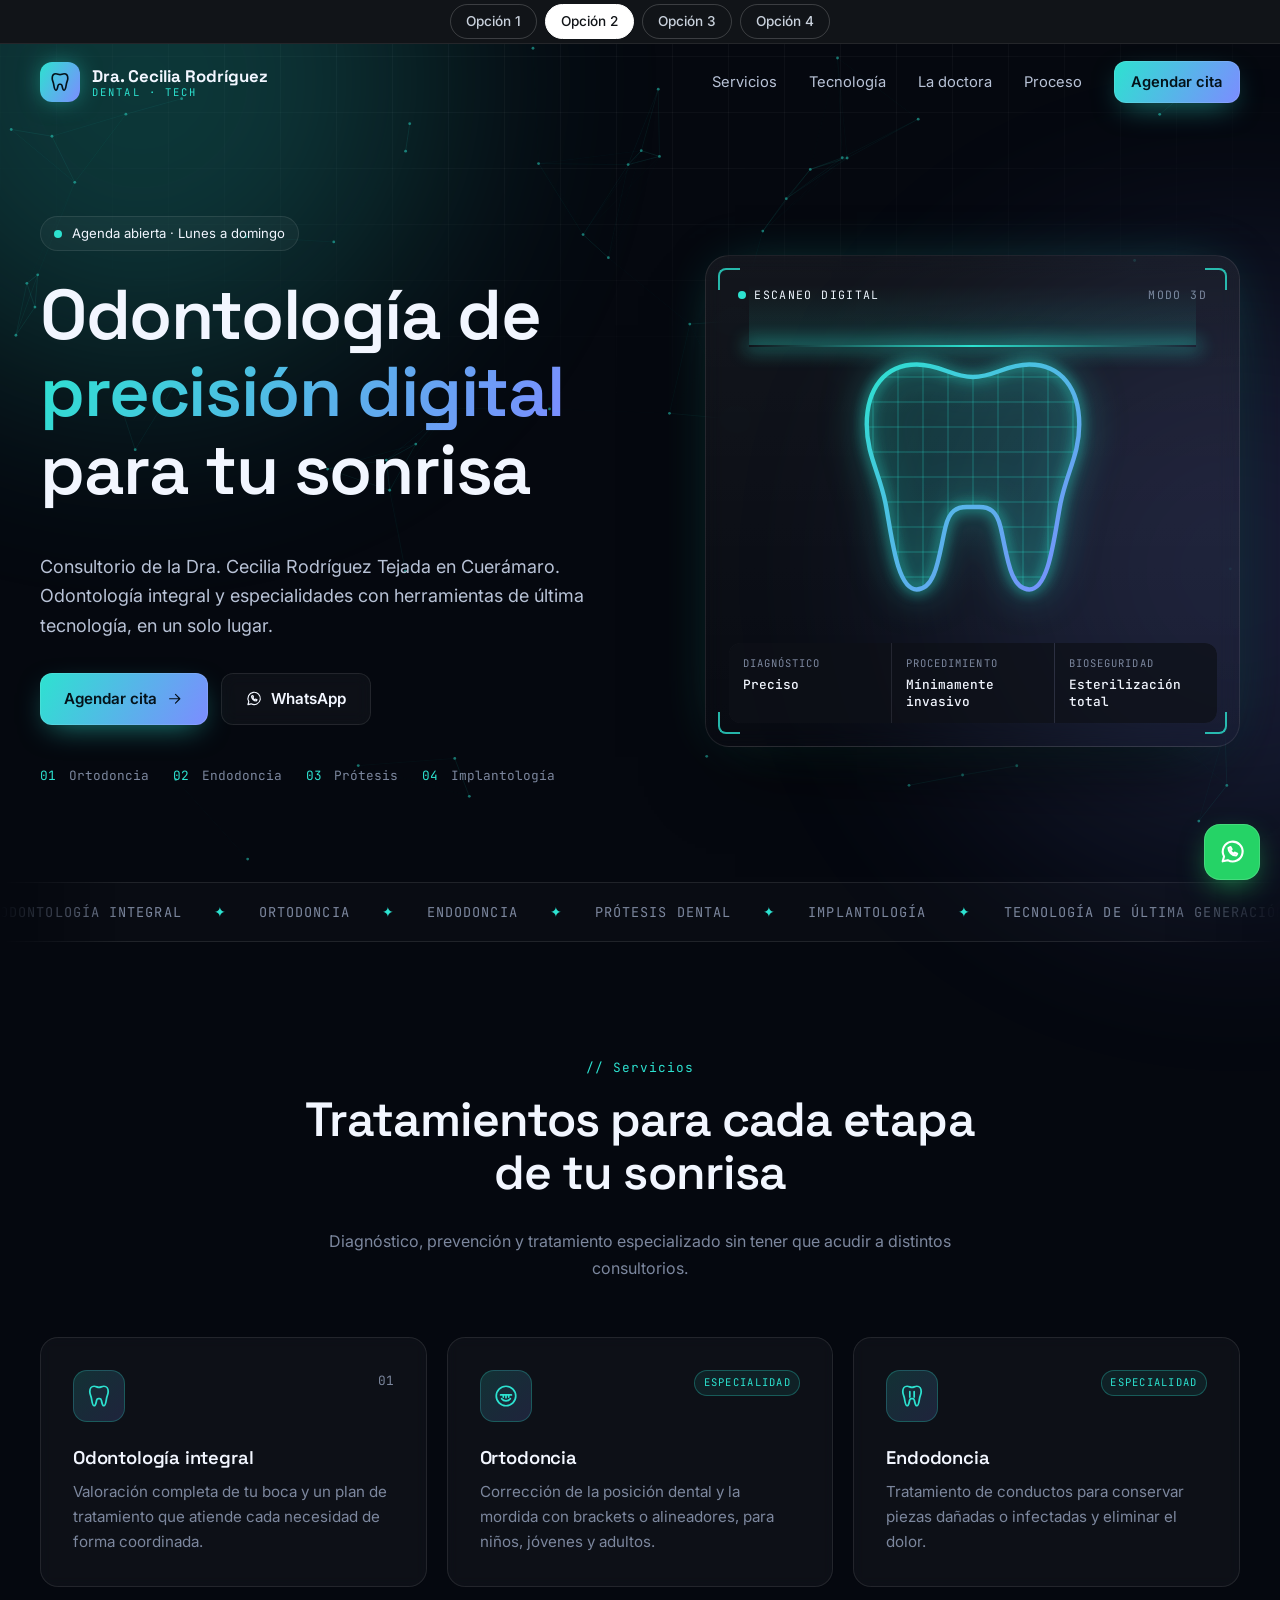
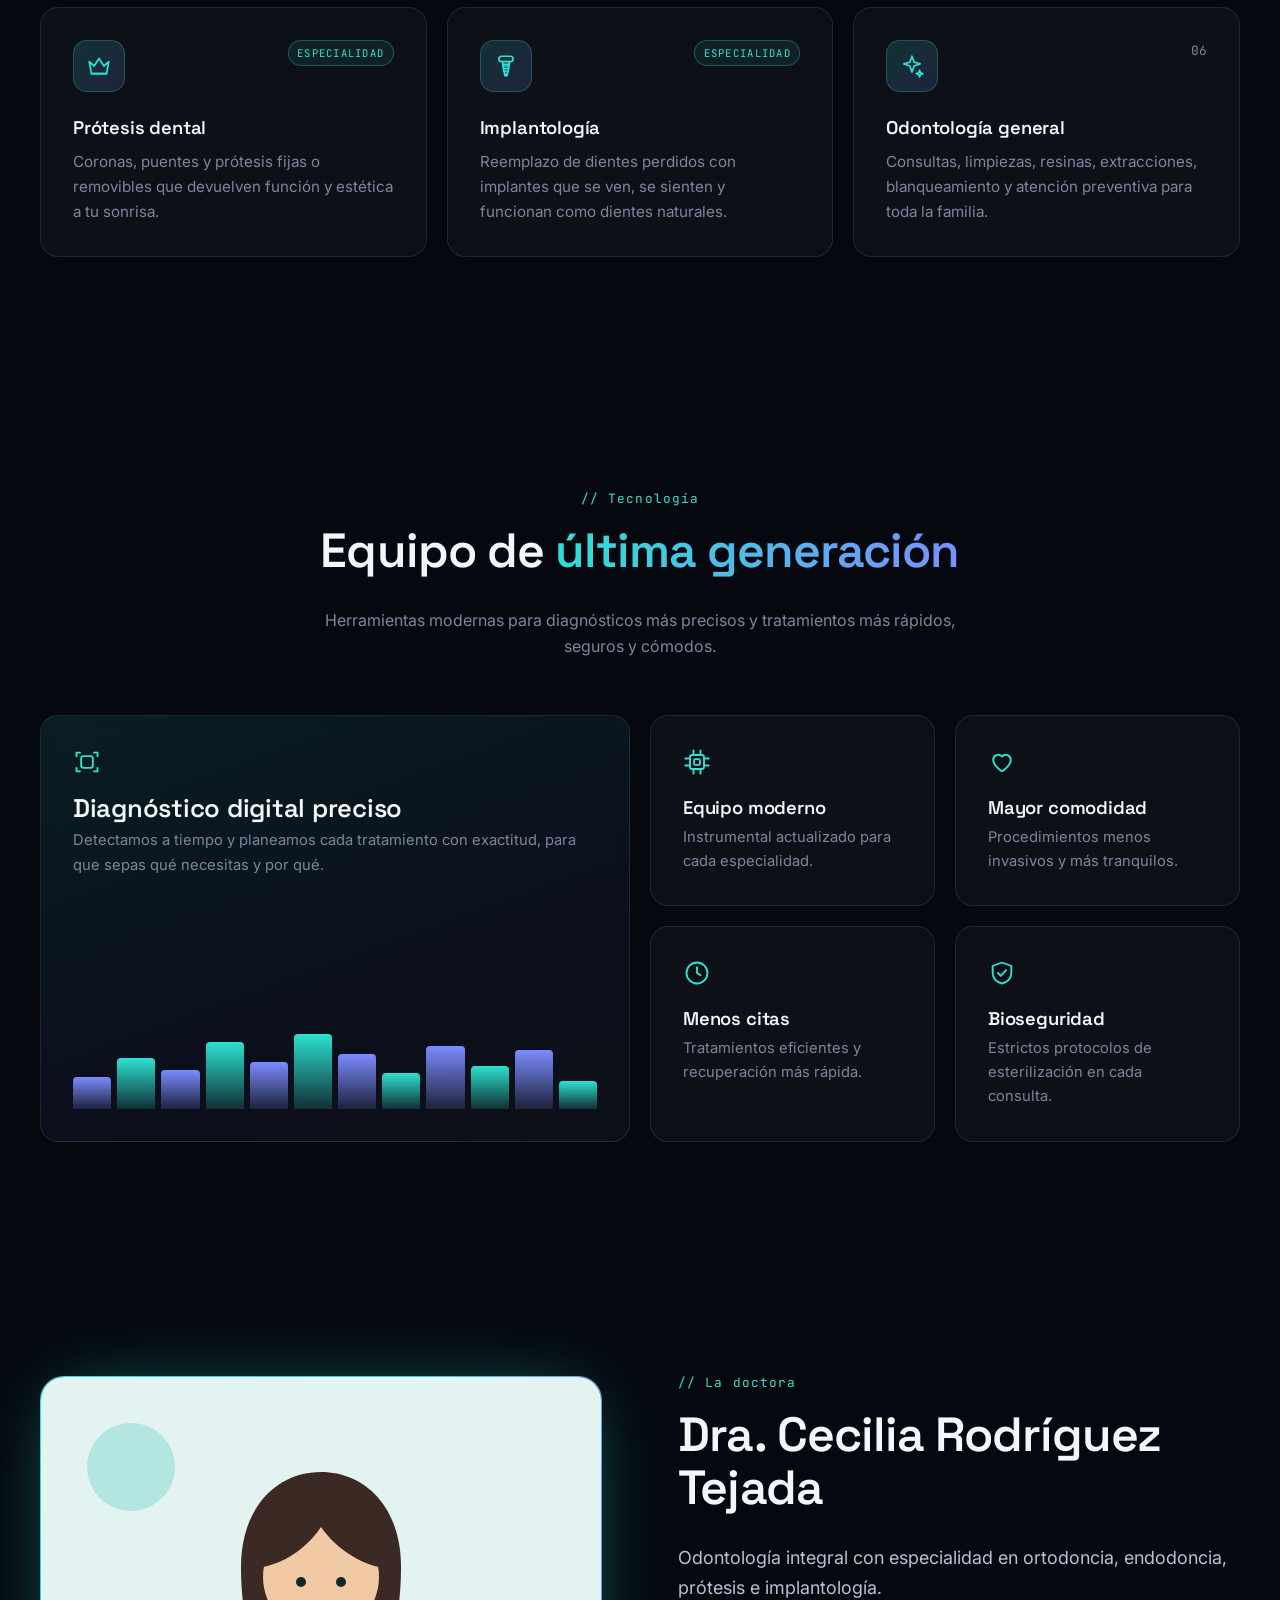
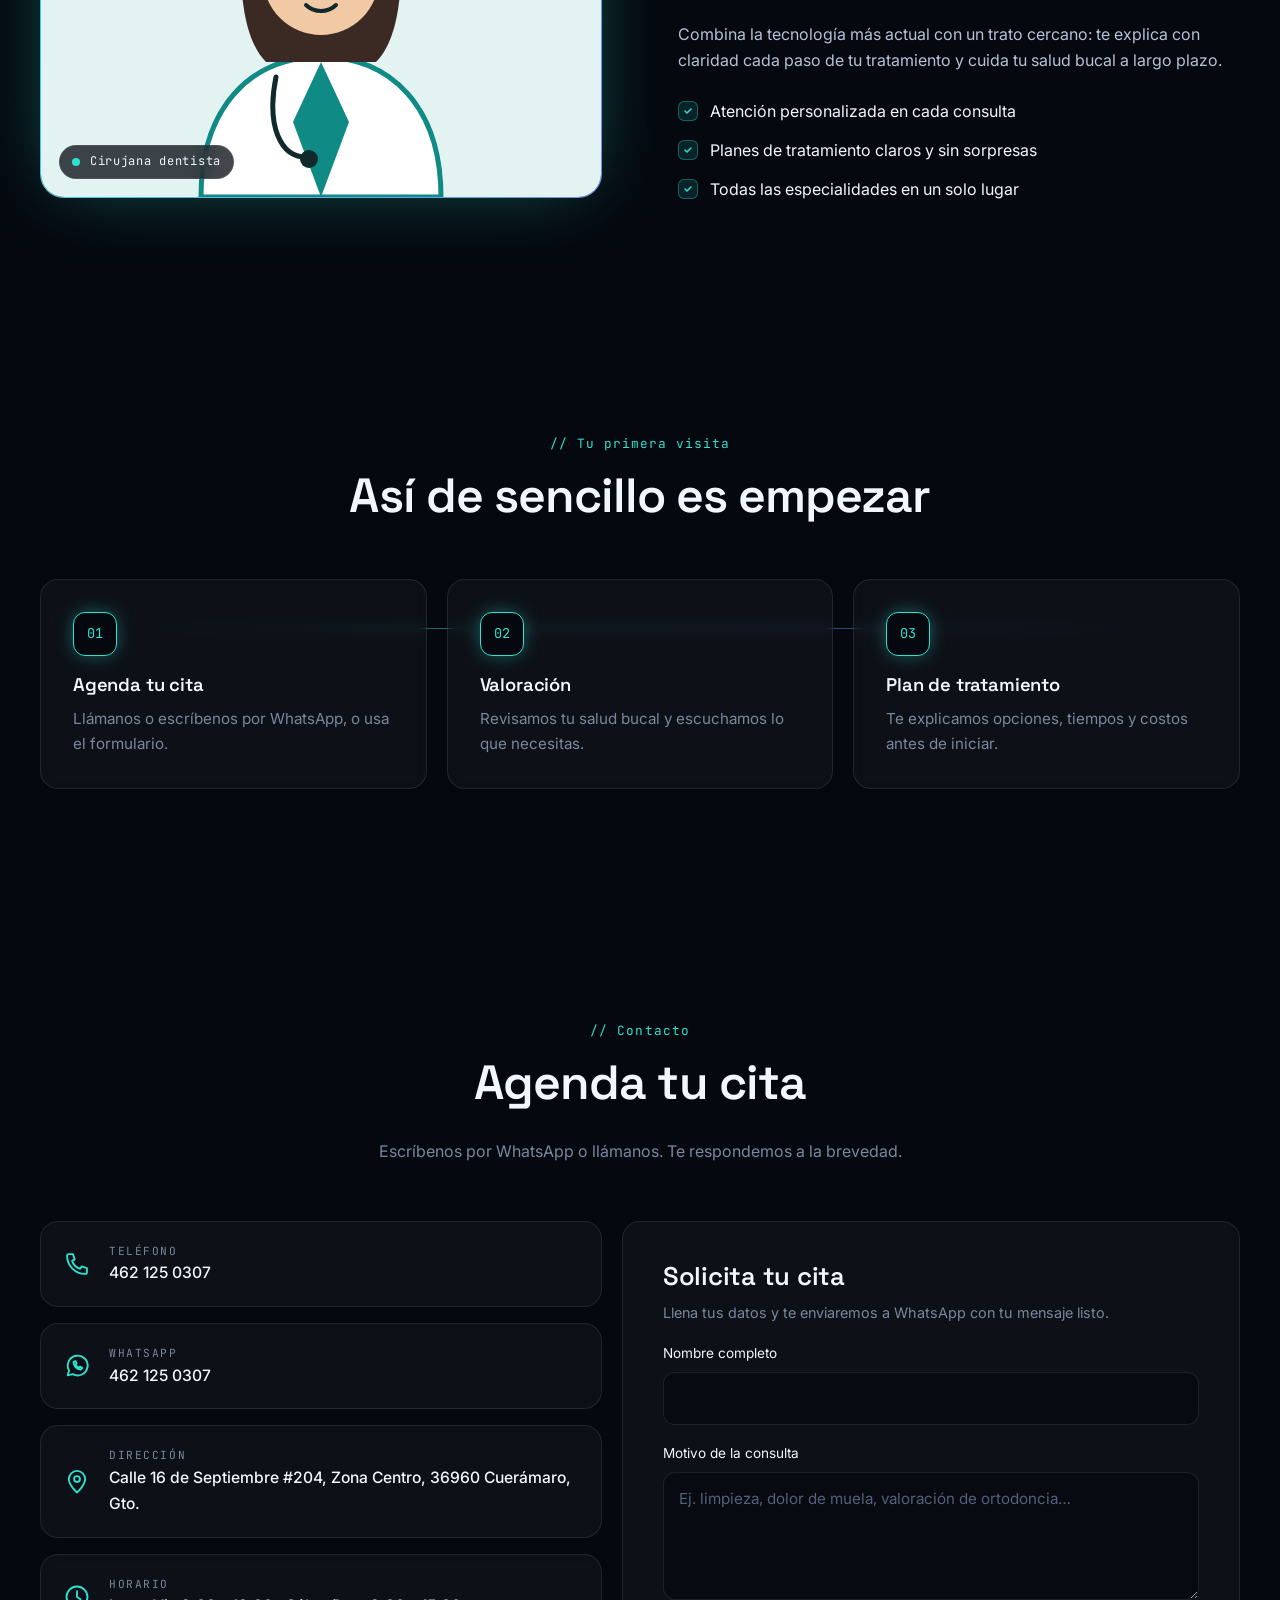
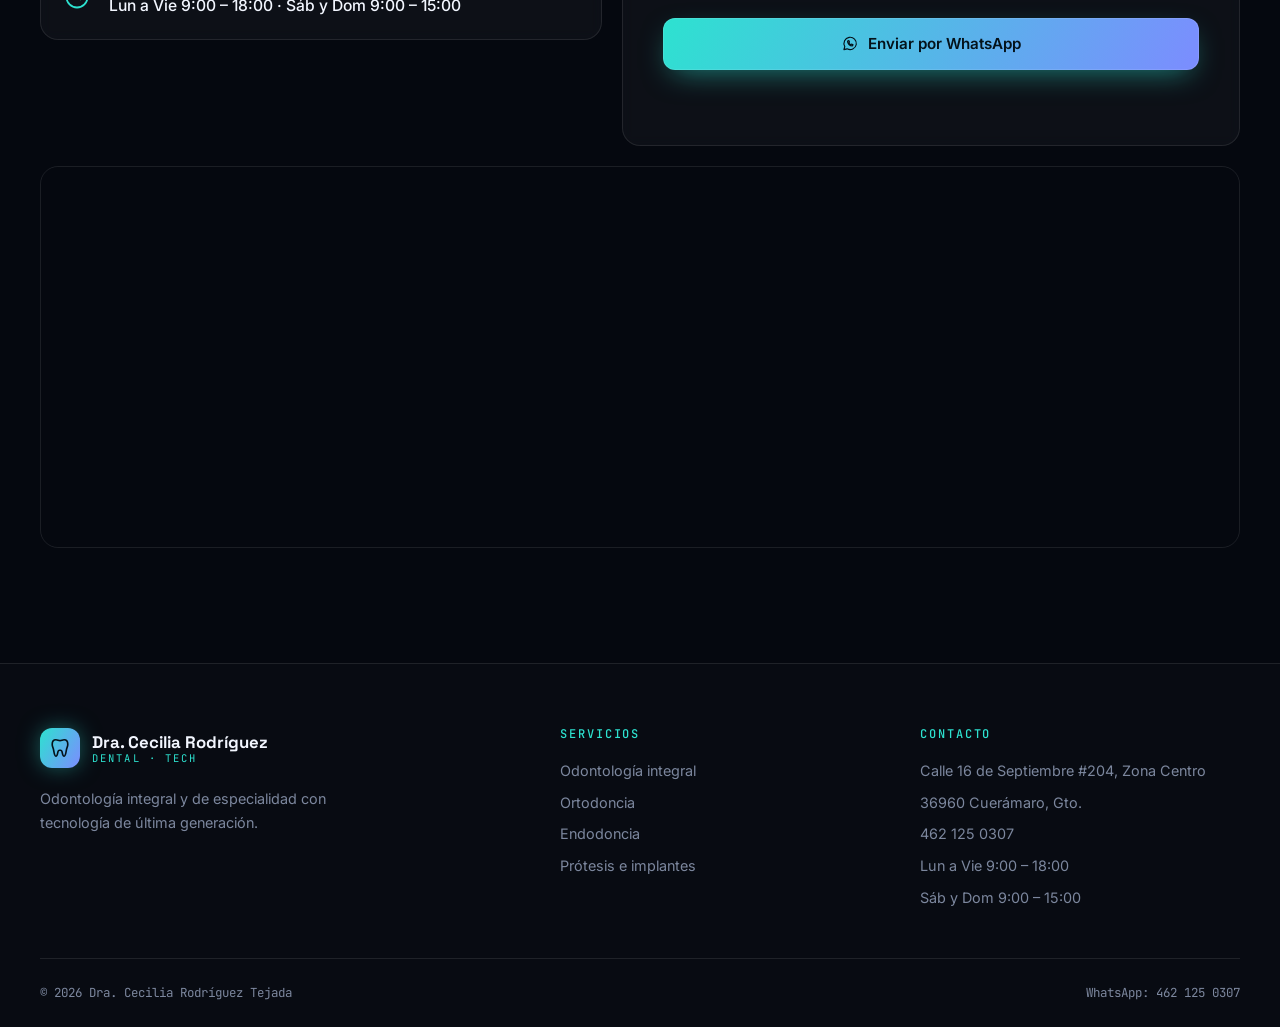
==== commit c53807f0: "Opcion 4" ====
--- a/DraCeciliaRodriguez/index2.html
+++ b/DraCeciliaRodriguez/index2.html
@@ -20,6 +20,7 @@
     <a href="index.html">Opción 1</a>
     <a href="index2.html" aria-current="page">Opción 2</a>
     <a href="index3.html">Opción 3</a>
+    <a href="index4.html">Opción 4</a>
   </nav>
 
   <!-- Íconos reutilizables -->
--- a/DraCeciliaRodriguez/css/switcher.css
+++ b/DraCeciliaRodriguez/css/switcher.css
@@ -25,3 +25,8 @@
 
 /* Desplaza el contenido para dejar espacio al menú */
 body { padding-top: var(--switcher-h); }
+
+@media (max-width: 480px) {
+  .switcher { gap: .3rem; padding-inline: 8px; }
+  .switcher a { padding: .35em .75em; font-size: .78rem; white-space: nowrap; }
+}
